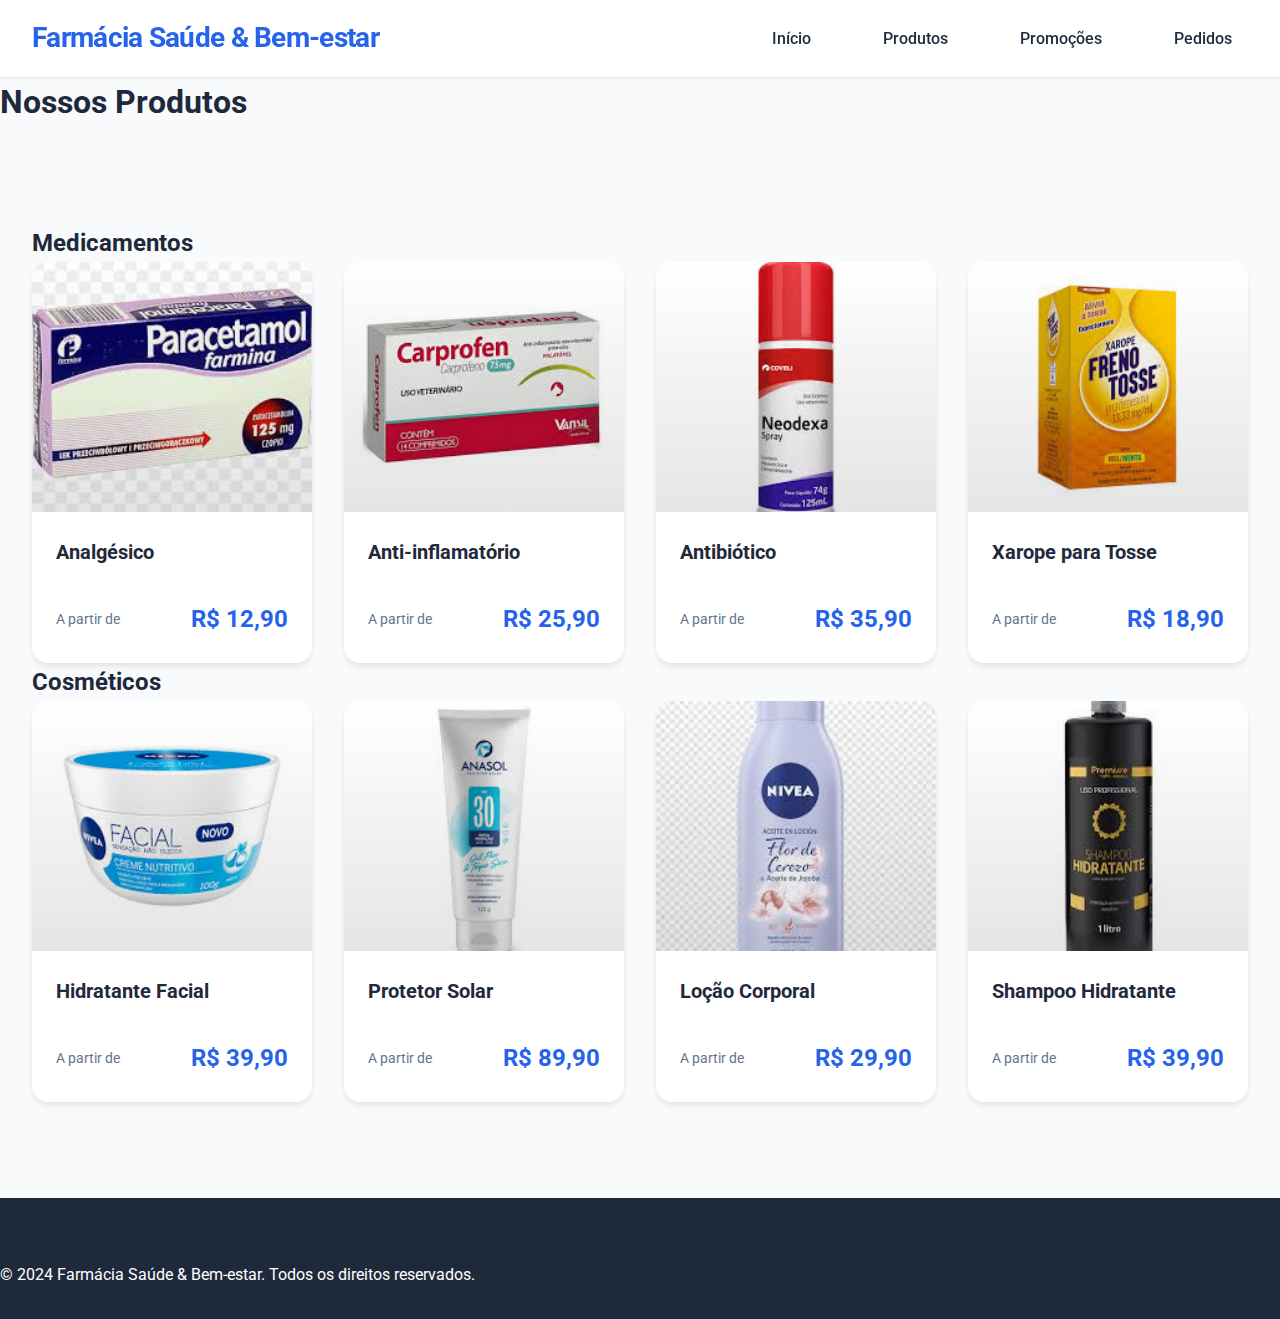
==== produtos.html @ 956facfe "adiciona ao github o projeto farmacia" ====
<!DOCTYPE html>
<html lang="pt-BR">
<head>
    <meta charset="UTF-8">
    <meta name="viewport" content="width=device-width, initial-scale=1.0">
    <title>Produtos - Farmácia Saúde & Bem-estar</title>
    <link rel="stylesheet" href="styles.css">
    <link href="https://fonts.googleapis.com/css2?family=Roboto:wght@300;400;500;700&display=swap" rel="stylesheet">
</head>
<body>
    <header>
        <div class="header-content">
            <h1 class="logo">Farmácia Saúde & Bem-estar</h1>
            <nav>
                <ul>
                    <li><a href="index.html">Início</a></li>
                    <li><a href="produtos.html">Produtos</a></li>
                    <li><a href="promocoes.html">Promoções</a></li>
                    <li><a href="pedido.html">Pedidos</a></li>
                </ul>
            </nav>
        </div>
    </header>

    <main>
        <section class="produtos-page">
            <h1>Nossos Produtos</h1>
            <div class="categorias">
                <section>
                    <h2>Medicamentos</h2>
                    <div class="produtos-grid">
                        <article class="produto">
                            <div class="produto-imagem">
                                <img src="./img/analgesico.jpeg" alt="Medicamento Analgésico">
                            </div>
                            <h3>Analgésico</h3>
                            <p class="preco">R$ 12,90</p>
                        </article>
                        <article class="produto">
                            <div class="produto-imagem">
                                <img src="./img/antiInflamatorio.jpeg" alt="Medicamento Anti-inflamatório">
                            </div>
                            <h3>Anti-inflamatório</h3>
                            <p class="preco">R$ 25,90</p>
                        </article>
                        <article class="produto">
                            <div class="produto-imagem">
                                <img src="./img/antibiotico.jpeg" alt="Medicamento Antibiótico">
                            </div>
                            <h3>Antibiótico</h3>
                            <p class="preco">R$ 35,90</p>
                        </article>
                        <article class="produto">
                            <div class="produto-imagem">
                                <img src="img/xarope.jpeg" alt="Medicamento Xarope para Tosse">
                            </div>
                            <h3>Xarope para Tosse</h3>
                            <p class="preco">R$ 18,90</p>
                        </article>
                    </div>
                </section>

                <section>
                    <h2>Cosméticos</h2>
                    <div class="produtos-grid">
                        <article class="produto">
                            <div class="produto-imagem">
                                <img src="./img/hidratanteFacial.jpeg" alt="Hidratante Facial">
                            </div> 
                            <h3>Hidratante Facial</h3>
                            <p class="preco">R$ 39,90</p>
                        </article>
                        <article class="produto">
                            <div class="produto-imagem">
                                <img src="./img/protetorSolar.jpeg" alt="Protetor Solar">
                            </div> 
                            <h3>Protetor Solar</h3>
                            <p class="preco">R$ 89,90</p>
                        </article>
                        <article class="produto">
                            <div class="produto-imagem">
                                <img src="./img/locaoCorporal.jpeg" alt="Loção Corporal">
                            </div> 
                            <h3>Loção Corporal</h3>
                            <p class="preco">R$ 29,90</p>
                        </article>
                        <article class="produto">
                            <div class="produto-imagem">
                                <img src="./img/shampoo.jpeg" alt="Shampoo Hidratante">
                            </div> 
                            <h3>Shampoo Hidratante</h3>
                            <p class="preco">R$ 39,90</p>
                        </article>
                    </div>
                </section>
            </div>
        </section>
    </main>

    <footer>
        <p>&copy; 2024 Farmácia Saúde & Bem-estar. Todos os direitos reservados.</p>
    </footer>
</body>
</html>
---- styles.css ----
/* Modern Reset and Base Styles */
:root {
    --primary: #2563eb;
    --primary-dark: #1d4ed8;
    --secondary: #64748b;
    --accent: #06b6d4;
    --background: #f8fafc;
    --text: #1e293b;
    --text-light: #64748b;
    --white: #ffffff;
    --success: #059669;
    --danger: #dc2626;
}

* {
    margin: 0;
    padding: 0;
    box-sizing: border-box;
}

body {
    font-family: 'Roboto', sans-serif;
    line-height: 1.6;
    color: var(--text);
    background-color: var(--background);
}

/* Modern Header */
header {
    background-color: var(--white);
    padding: 1rem 0;
    position: sticky;
    top: 0;
    z-index: 100;
    box-shadow: 0 1px 3px 0 rgb(0 0 0 / 0.1);
}

.header-content {
    max-width: 1280px;
    margin: 0 auto;
    padding: 0 2rem;
    display: flex;
    justify-content: space-between;
    align-items: center;
}

.logo {
    color: var(--primary);
    font-size: 1.75rem;
    font-weight: 700;
    letter-spacing: -0.025em;
}

nav ul {
    display: flex;
    list-style: none;
    gap: 2.5rem;
}

nav a {
    color: var(--text);
    text-decoration: none;
    font-weight: 500;
    transition: all 0.3s ease;
    padding: 0.5rem 1rem;
    border-radius: 0.5rem;
}

nav a:hover {
    color: var(--primary);
    background-color: #f1f5f9;
}

/* Hero Section */
.hero {
    background: linear-gradient(rgba(37, 99, 235, 0.9), rgba(29, 78, 216, 0.9)), url('img/hero-bg.jpg');
    background-size: cover;
    background-position: center;
    color: var(--white);
    text-align: center;
    padding: 8rem 2rem;
    position: relative;
    overflow: hidden;
}

.hero::before {
    content: '';
    position: absolute;
    top: 0;
    left: 0;
    right: 0;
    bottom: 0;
    background: radial-gradient(circle at center, transparent 0%, rgba(0, 0, 0, 0.3) 100%);
}

.hero-content {
    max-width: 800px;
    margin: 0 auto;
    position: relative;
    z-index: 1;
}

.hero h2 {
    font-size: 3.5rem;
    font-weight: 700;
    margin-bottom: 1.5rem;
    line-height: 1.2;
    letter-spacing: -0.025em;
}

.hero p {
    font-size: 1.25rem;
    opacity: 0.9;
    max-width: 600px;
    margin: 0 auto;
}

/* Benefícios */
.beneficios {
    display: grid;
    grid-template-columns: repeat(3, 1fr);
    gap: 2rem;
    max-width: 1280px;
    margin: -4rem auto 4rem;
    padding: 0 2rem;
    position: relative;
    z-index: 2;
}

.beneficio-item {
    background: var(--white);
    padding: 2rem;
    text-align: center;
    border-radius: 1rem;
    box-shadow: 0 4px 6px -1px rgb(0 0 0 / 0.1);
    transition: transform 0.3s ease, box-shadow 0.3s ease;
}

.beneficio-item:hover {
    transform: translateY(-5px);
    box-shadow: 0 10px 15px -3px rgb(0 0 0 / 0.1);
}

.beneficio-item h3 {
    color: var(--primary);
    font-size: 1.5rem;
    margin-bottom: 1rem;
}

/* Produtos */
.destaques, .categorias-destaque, .categorias {
    max-width: 1280px;
    margin: 6rem auto;
    padding: 0 2rem;
}

.destaques h2, .categorias-destaque h2 {
    text-align: center;
    margin-bottom: 3rem;
    font-size: 2.5rem;
    color: var(--text);
    font-weight: 700;
    letter-spacing: -0.025em;
}

.produtos-grid {
    display: grid;
    grid-template-columns: repeat(auto-fit, minmax(280px, 1fr));
    gap: 2rem;
}

.produto {
    background: var(--white);
    border-radius: 1rem;
    overflow: hidden;
    box-shadow: 0 4px 6px -1px rgb(0 0 0 / 0.1);
    transition: all 0.3s ease;
    position: relative;
}

.produto:hover {
    transform: translateY(-5px);
    box-shadow: 0 10px 15px -3px rgb(0 0 0 / 0.1);
}

.produto-imagem {
    height: 250px;
    overflow: hidden;
    position: relative;
}

.produto-imagem::after {
    content: '';
    position: absolute;
    top: 0;
    left: 0;
    right: 0;
    bottom: 0;
    background: linear-gradient(to bottom, transparent 0%, rgba(0, 0, 0, 0.1) 100%);
}

.produto-imagem img {
    width: 100%;
    height: 100%;
    object-fit: cover;
    transition: transform 0.3s ease;
}

.produto:hover .produto-imagem img {
    transform: scale(1.05);
}

.produto h3 {
    padding: 1.5rem 1.5rem 0.5rem;
    font-size: 1.25rem;
    color: var(--text);
}

.produto-descricao {
    padding: 0 1.5rem;
    color: var(--text-light);
}

.preco {
    padding: 1.5rem;
    font-weight: 700;
    color: var(--primary);
    font-size: 1.5rem;
    display: flex;
    align-items: center;
    justify-content: space-between;
}

.preco::before {
    content: 'A partir de';
    font-size: 0.875rem;
    color: var(--text-light);
    font-weight: 400;
}

/* Categorias */
.categorias-grid {
    display: grid;
    grid-template-columns: repeat(auto-fit, minmax(250px, 1fr));
    gap: 2rem;
}

.categoria {
    background: var(--white);
    padding: 2.5rem;
    text-align: center;
    border-radius: 1rem;
    box-shadow: 0 4px 6px -1px rgb(0 0 0 / 0.1);
    transition: all 0.3s ease;
    position: relative;
    overflow: hidden;
}

.categoria::before {
    content: '';
    position: absolute;
    top: 0;
    left: 0;
    right: 0;
    height: 4px;
    background: var(--primary);
    transform: scaleX(0);
    transition: transform 0.3s ease;
}

.categoria:hover::before {
    transform: scaleX(1);
}

.categoria:hover {
    transform: translateY(-5px);
    box-shadow: 0 10px 15px -3px rgb(0 0 0 / 0.1);
}

.categoria h3 {
    color: var(--text);
    font-size: 1.5rem;
    margin-bottom: 1.5rem;
}

.categoria a {
    display: inline-block;
    padding: 0.75rem 1.5rem;
    background-color: var(--primary);
    color: var(--white);
    text-decoration: none;
    border-radius: 0.5rem;
    font-weight: 500;
    transition: all 0.3s ease;
}

.categoria a:hover {
    background-color: var(--primary-dark);
    transform: translateY(-2px);
}

/* Footer */
footer {
    background: var(--text);
    color: var(--white);
    padding: 4rem 0 2rem;
    margin-top: 6rem;
}

.footer-content {
    max-width: 1280px;
    margin: 0 auto;
    padding: 0 2rem;
    display: grid;
    grid-template-columns: repeat(auto-fit, minmax(280px, 1fr));
    gap: 3rem;
}

.footer-info h3 {
    margin-bottom: 1.5rem;
    font-size: 1.25rem;
    color: var(--white);
    position: relative;
    padding-bottom: 0.75rem;
}

.footer-info h3::after {
    content: '';
    position: absolute;
    bottom: 0;
    left: 0;
    width: 50px;
    height: 2px;
    background: var(--primary);
}

.footer-info p {
    color: var(--text-light);
    margin-bottom: 0.5rem;
}

.footer-bottom {
    text-align: center;
    margin-top: 3rem;
    padding-top: 2rem;
    border-top: 1px solid rgba(255, 255, 255, 0.1);
    color: var(--text-light);
}

/* Formulário Moderno */
.pedido-form {
    max-width: 700px;
    margin: 3rem auto;
    padding: 3rem;
    background: var(--white);
    border-radius: 1rem;
    box-shadow: 0 4px 6px -1px rgb(0 0 0 / 0.1);
}

.form-group {
    margin-bottom: 2rem;
}

label {
    display: block;
    margin-bottom: 0.75rem;
    color: var(--text);
    font-weight: 500;
}

input, select, textarea {
    width: 100%;
    padding: 0.75rem 1rem;
    border: 2px solid #e2e8f0;
    border-radius: 0.5rem;
    font-family: inherit;
    font-size: 1rem;
    transition: all 0.3s ease;
}

input:focus, select:focus, textarea:focus {
    outline: none;
    border-color: var(--primary);
    box-shadow: 0 0 0 3px rgba(37, 99, 235, 0.1);
}

button {
    background: var(--primary);
    color: var(--white);
    padding: 1rem 2rem;
    border: none;
    border-radius: 0.5rem;
    cursor: pointer;
    font-weight: 500;
    font-size: 1rem;
    transition: all 0.3s ease;
    width: 100%;
}

button:hover {
    background: var(--primary-dark);
    transform: translateY(-2px);
}

/* Responsividade */
@media (max-width: 768px) {
    .header-content {
        flex-direction: column;
        text-align: center;
        gap: 1rem;
    }

    nav ul {
        flex-direction: column;
        align-items: center;
        gap: 1rem;
    }

    .hero h2 {
        font-size: 2.5rem;
    }

    .beneficios {
        grid-template-columns: 1fr;
        margin-top: 2rem;
    }

    .pedido-form {
        padding: 2rem;
    }
}

/* Animações */
@keyframes fadeIn {
    from {
        opacity: 0;
        transform: translateY(20px);
    }
    to {
        opacity: 1;
        transform: translateY(0);
    }
}

.hero-content, .beneficio-item, .produto, .categoria {
    animation: fadeIn 0.6s ease-out forwards;
}

.beneficio-item:nth-child(2) {
    animation-delay: 0.2s;
}

.beneficio-item:nth-child(3) {
    animation-delay: 0.4s;
}
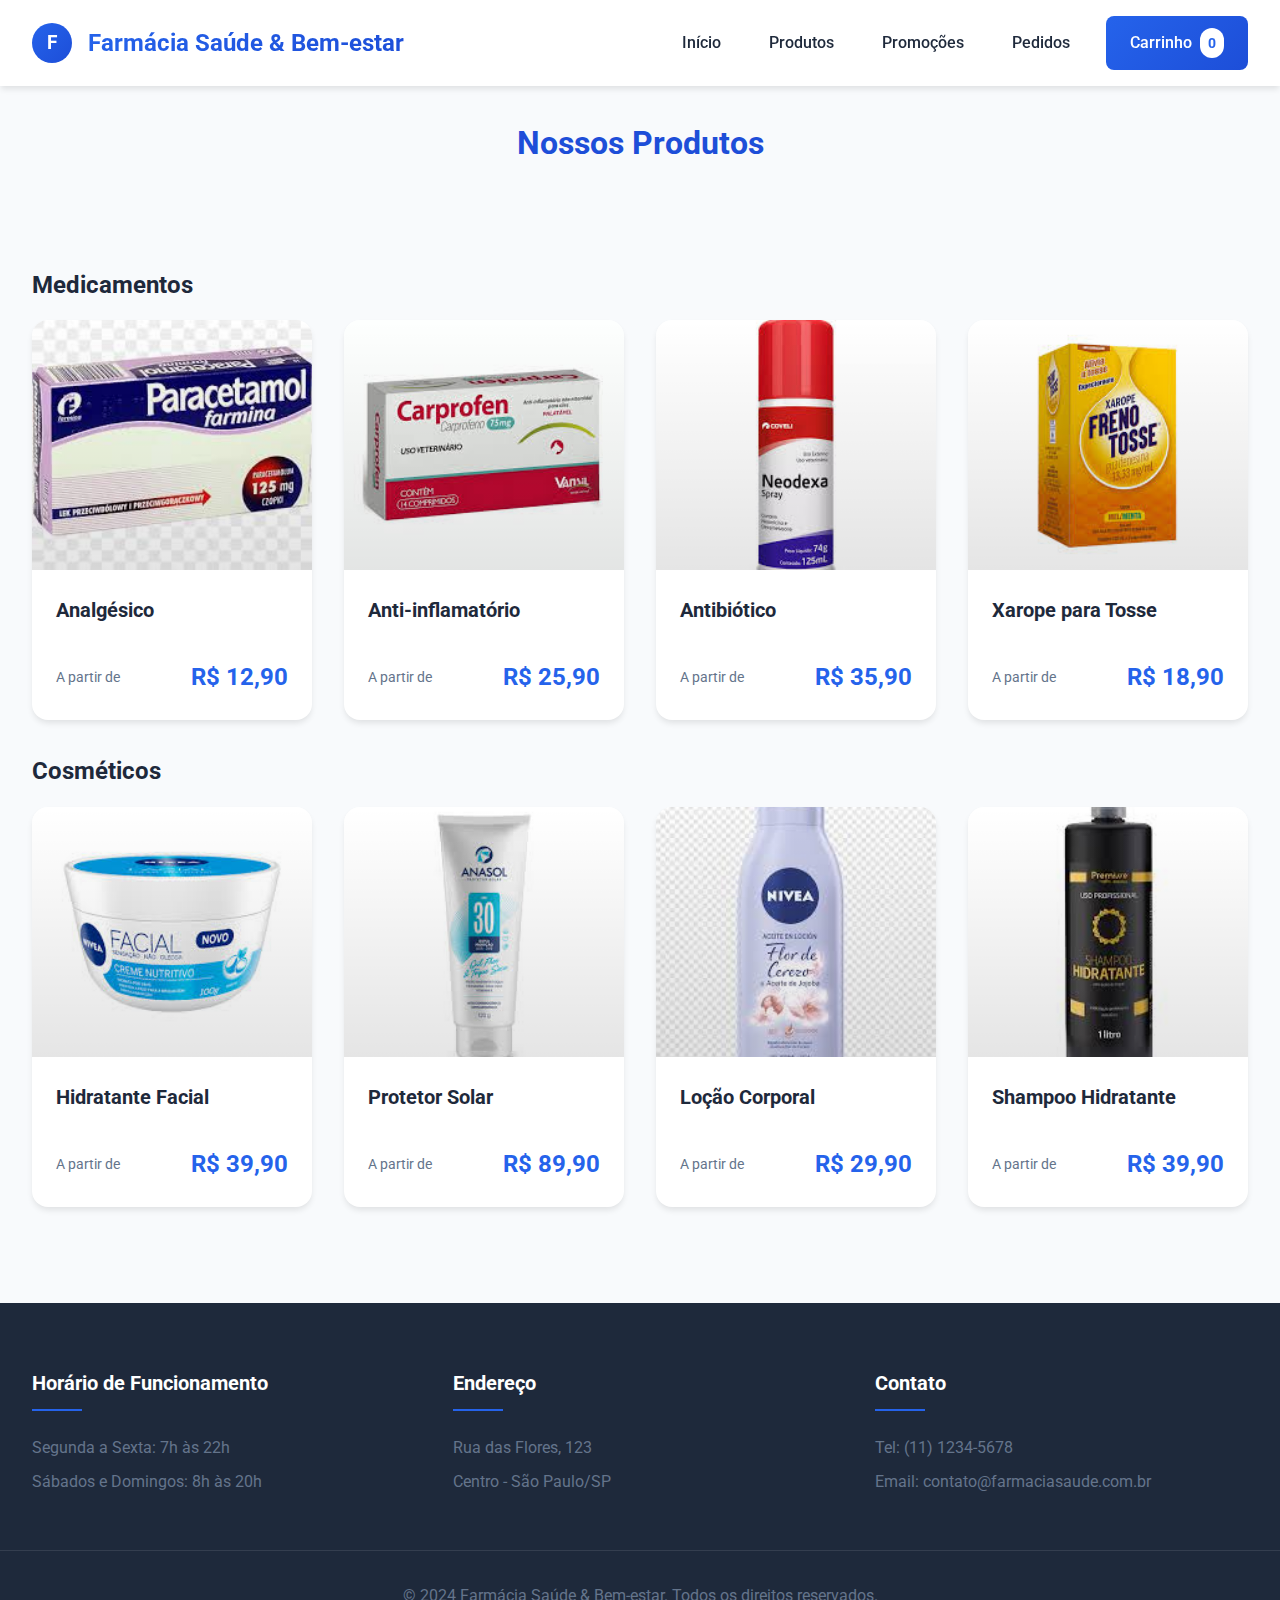
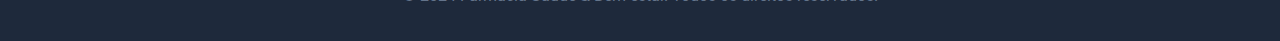
==== commit a37b5164: "atualiza o estilo do site" ====
--- a/produtos.html
+++ b/produtos.html
@@ -4,20 +4,38 @@
     <meta charset="UTF-8">
     <meta name="viewport" content="width=device-width, initial-scale=1.0">
     <title>Produtos - Farmácia Saúde & Bem-estar</title>
+    <link rel="stylesheet" href="css/base.css">
+    <link rel="stylesheet" href="css/header.css">
     <link rel="stylesheet" href="styles.css">
+
     <link href="https://fonts.googleapis.com/css2?family=Roboto:wght@300;400;500;700&display=swap" rel="stylesheet">
 </head>
 <body>
-    <header>
-        <div class="header-content">
-            <h1 class="logo">Farmácia Saúde & Bem-estar</h1>
-            <nav>
-                <ul>
-                    <li><a href="index.html">Início</a></li>
-                    <li><a href="produtos.html">Produtos</a></li>
-                    <li><a href="promocoes.html">Promoções</a></li>
-                    <li><a href="pedido.html">Pedidos</a></li>
+    <header class="header">
+        <div class="header-container">
+            <div class="logo-container">
+                <div class="logo-icon">F</div>
+                <h1 class="logo-text">Farmácia Saúde & Bem-estar</h1>
+            </div>
+            <nav class="nav-menu">
+                <ul class="nav-list">
+                    <li class="nav-item">
+                        <a href="index.html" class="nav-link">Início</a>
+                    </li>
+                    <li class="nav-item">
+                        <a href="produtos.html" class="nav-link">Produtos</a>
+                    </li>
+                    <li class="nav-item">
+                        <a href="promocoes.html" class="nav-link ">Promoções</a>
+                    </li>
+                    <li class="nav-item">
+                        <a href="pedidos.html" class="nav-link">Pedidos</a>
+                    </li>
                 </ul>
+                <a href="#" class="cart-button">
+                    Carrinho
+                    <span class="cart-count">0</span>
+                </a>
             </nav>
         </div>
     </header>
@@ -98,7 +116,26 @@
     </main>
 
     <footer>
-        <p>&copy; 2024 Farmácia Saúde & Bem-estar. Todos os direitos reservados.</p>
+        <div class="footer-content">
+            <div class="footer-info">
+                <h3>Horário de Funcionamento</h3>
+                <p>Segunda a Sexta: 7h às 22h</p>
+                <p>Sábados e Domingos: 8h às 20h</p>
+            </div>
+            <div class="footer-info">
+                <h3>Endereço</h3>
+                <p>Rua das Flores, 123</p>
+                <p>Centro - São Paulo/SP</p>
+            </div>
+            <div class="footer-info">
+                <h3>Contato</h3>
+                <p>Tel: (11) 1234-5678</p>
+                <p>Email: contato@farmaciasaude.com.br</p>
+            </div>
+        </div>
+        <div class="footer-bottom">
+            <p>&copy; 2024 Farmácia Saúde & Bem-estar. Todos os direitos reservados.</p>
+        </div>
     </footer>
 </body>
 </html>
--- a/css/base.css
+++ b/css/base.css
@@ -0,0 +1,27 @@
+
+:root {
+    --primary: #2563eb;
+    --primary-dark: #1d4ed8;
+    --secondary: #64748b;
+    --accent: #06b6d4;
+    --background: #f8fafc;
+    --text: #1e293b;
+    --text-light: #64748b;
+    --white: #ffffff;
+    --success: #059669;
+    --danger: #dc2626;
+    --gradient-primary: linear-gradient(135deg, #2563eb 0%, #1d4ed8 100%);
+}
+
+* {
+    margin: 0;
+    padding: 0;
+    box-sizing: border-box;
+}
+
+body {
+    font-family: 'Roboto', sans-serif;
+    line-height: 1.6;
+    color: var(--text);
+    background-color: var(--background);
+}--- a/css/header.css
+++ b/css/header.css
@@ -0,0 +1,111 @@
+.header {
+    background-color: var(--white);
+    padding: 1rem 0;
+    position: sticky;
+    top: 0;
+    z-index: 100;
+    box-shadow: 0 4px 6px -1px rgba(0, 0, 0, 0.1);
+}
+
+.header-container {
+    max-width: 1280px;
+    margin: 0 auto;
+    padding: 0 2rem;
+    display: flex;
+    justify-content: space-between;
+    align-items: center;
+}
+
+.logo-container {
+    display: flex;
+    align-items: center;
+    gap: 1rem;
+}
+
+.logo-icon {
+    width: 40px;
+    height: 40px;
+    background: var(--gradient-primary);
+    border-radius: 50%;
+    display: flex;
+    align-items: center;
+    justify-content: center;
+    color: var(--white);
+    font-weight: bold;
+    font-size: 1.2rem;
+}
+
+.logo-text {
+    font-size: 1.5rem;
+    font-weight: 700;
+    background: var(--gradient-primary);
+    -webkit-background-clip: text;
+    -moz-background-clip: text;
+    background-clip: text;
+    -webkit-text-fill-color: transparent;
+}
+
+.nav-menu {
+    display: flex;
+    gap: 1rem;
+    align-items: center;
+}
+
+.nav-list {
+    display: flex;
+    list-style: none;
+    gap: 0.5rem;
+}
+
+.nav-item {
+    position: relative;
+}
+
+.nav-link {
+    color: var(--text);
+    text-decoration: none;
+    padding: 0.75rem 1.25rem;
+    border-radius: 0.5rem;
+    font-weight: 500;
+    transition: all 0.3s ease;
+    display: flex;
+    align-items: center;
+    gap: 0.5rem;
+}
+
+.nav-link:hover {
+    background: var(--gradient-primary);
+    color: var(--white);
+}
+
+.nav-link:active {
+    background: var(--gradient-primary);
+    color: var(--white);
+}
+
+.cart-button {
+    background: var(--gradient-primary);
+    color: var(--white);
+    padding: 0.75rem 1.5rem;
+    border-radius: 0.5rem;
+    display: flex;
+    align-items: center;
+    gap: 0.5rem;
+    text-decoration: none;
+    font-weight: 500;
+    transition: all 0.3s ease;
+}
+
+.cart-button:hover {
+    transform: translateY(-2px);
+    box-shadow: 0 4px 6px -1px rgba(0, 0, 0, 0.1);
+}
+
+.cart-count {
+    background: var(--white);
+    color: var(--primary);
+    padding: 0.25rem 0.5rem;
+    border-radius: 1rem;
+    font-size: 0.875rem;
+    font-weight: bold;
+}--- a/styles.css
+++ b/styles.css
@@ -24,53 +24,11 @@
     color: var(--text);
     background-color: var(--background);
 }
-
-/* Modern Header */
-header {
-    background-color: var(--white);
-    padding: 1rem 0;
-    position: sticky;
-    top: 0;
-    z-index: 100;
-    box-shadow: 0 1px 3px 0 rgb(0 0 0 / 0.1);
-}
-
-.header-content {
-    max-width: 1280px;
-    margin: 0 auto;
-    padding: 0 2rem;
-    display: flex;
-    justify-content: space-between;
-    align-items: center;
-}
-
-.logo {
-    color: var(--primary);
-    font-size: 1.75rem;
-    font-weight: 700;
-    letter-spacing: -0.025em;
-}
-
-nav ul {
-    display: flex;
-    list-style: none;
-    gap: 2.5rem;
-}
-
-nav a {
-    color: var(--text);
-    text-decoration: none;
-    font-weight: 500;
-    transition: all 0.3s ease;
-    padding: 0.5rem 1rem;
-    border-radius: 0.5rem;
-}
-
-nav a:hover {
-    color: var(--primary);
-    background-color: #f1f5f9;
-}
-
+section h1{
+    text-align: center;
+    margin: 2rem;
+    color: var(--primary-dark);
+}
 /* Hero Section */
 .hero {
     background: linear-gradient(rgba(37, 99, 235, 0.9), rgba(29, 78, 216, 0.9)), url('img/hero-bg.jpg');
@@ -245,6 +203,9 @@
     gap: 2rem;
 }
 
+.categorias section{
+    margin-bottom: 2rem;
+}
 .categoria {
     background: var(--white);
     padding: 2.5rem;
@@ -275,6 +236,9 @@
 .categoria:hover {
     transform: translateY(-5px);
     box-shadow: 0 10px 15px -3px rgb(0 0 0 / 0.1);
+}
+section h2{
+    margin: 1rem 0;
 }
 
 .categoria h3 {
